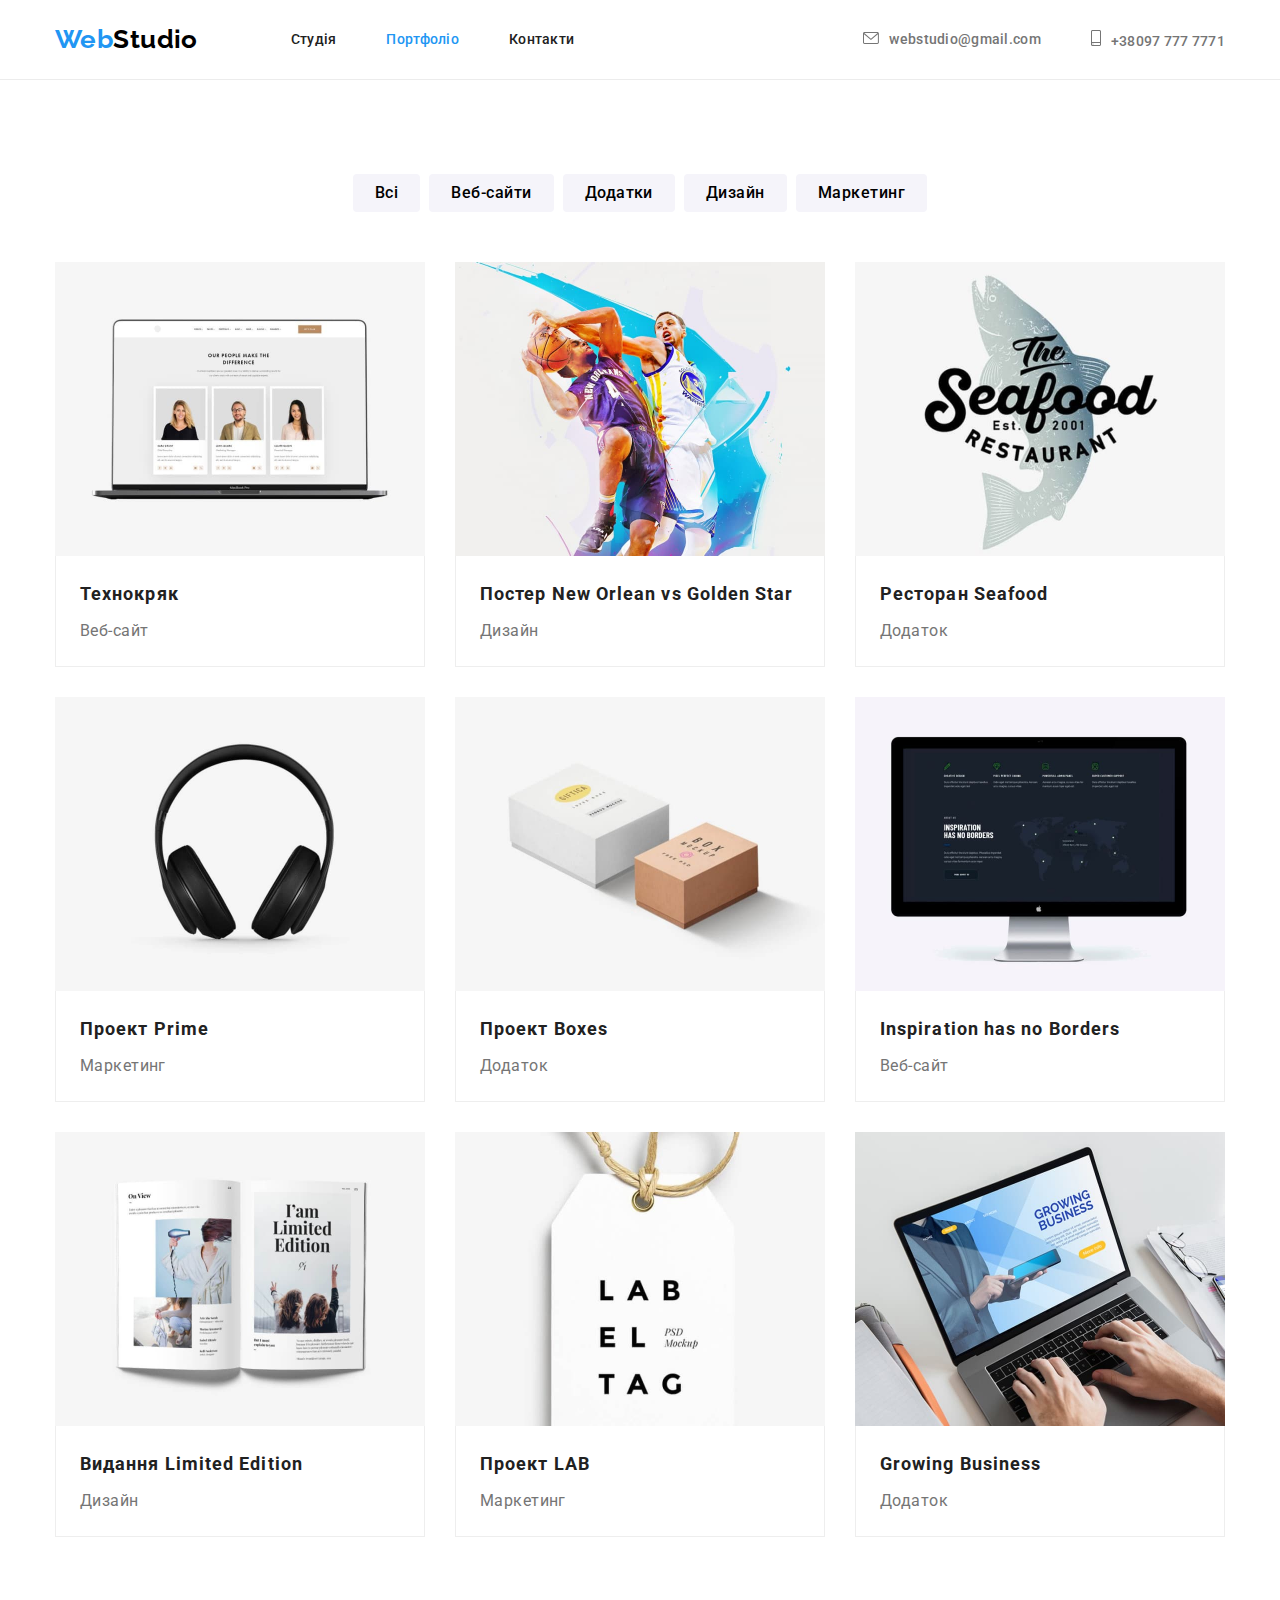
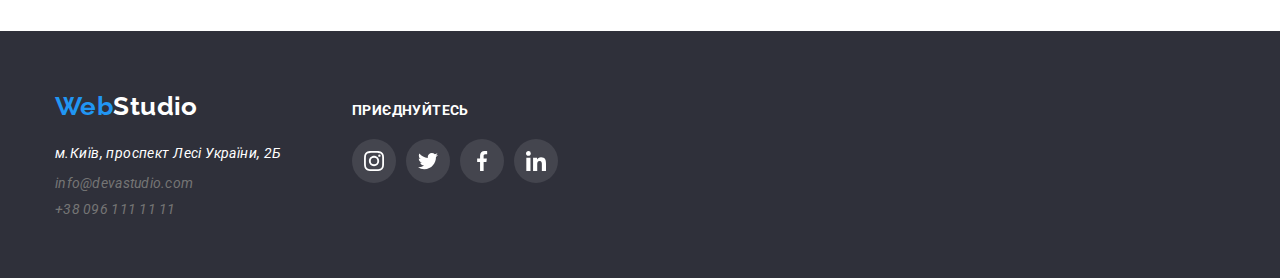
==== portfolio.html @ 2c48ddda "Initial commit" ====
<!DOCTYPE html>
<html lang="uk">
  <head>
    <meta charset="UTF-8" />
    <meta http-equiv="X-UA-Compatible" content="IE=edge" />
    <meta name="viewport" content="width=device-width, initial-scale=1.0" />
    <link rel="preconnect" href="https://fonts.googleapis.com" />
    <link rel="preconnect" href="https://fonts.gstatic.com" crossorigin />
    <link
      href="https://fonts.googleapis.com/css2?family=Raleway:wght@700&family=Roboto:wght@400;500;700;900&display=swap"
      rel="stylesheet"
    />
    <link rel="stylesheet" href="css/normalize.css" />
    <link rel="stylesheet" href="css/styles.css" />
    <title>Portfolio</title>
    <link rel="icon" type="image/x-icon" href="./images/ua.png" />
  </head>
  <body>
    <header class="header">
      <div class="container flex">
        <nav class="flex">
          <a href="./index.html" class="webstudio webstudio-header">
            Web<span class="studio">Studio</span>
          </a>
          <ul class="bar-flex">
            <li class="bar-item">
              <a href="./index.html" class="link">Студія</a>
            </li>
            <li class="bar-item">
              <a href="./portfolio.html" class="link current">Портфоліо</a>
            </li>
            <li class="bar-item"><a href="#" class="link">Контакти</a></li>
          </ul>
        </nav>
        <ul class="list-contact flex">
          <li class="contact">
            <a href="mailto:webstudio@gmail.com" class="link-contact">
              <svg class="header-mail-icon" width="16px" height="12px">
                <use href="./images/icons.svg#mail"></use></svg
              >webstudio@gmail.com</a
            >
          </li>
          <li class="contact">
            <a href="tel:+380977777771" class="link-contact">
              <svg class="header-tel-icon" width="10px" height="16px">
                <use href="./images/icons.svg#tel"></use></svg
              >+38097 777 7771</a
            >
          </li>
        </ul>
      </div>
    </header>

    <section class="section">
      <div class="work-container" id="feautured">
        <h1 class="visually-hidden">Наші роботи</h1>
        <ul class="buttons">
          <li class="btn-hover">
            <button
              type="button"
              class="btn-portfolio"
              onclick="filterObjects('all')"
            >
              Всі
            </button>
          </li>
          <li class="btn-hover">
            <button
              type="button"
              class="btn-portfolio"
              onclick="filterObjects('websites')"
            >
              Веб-сайти
            </button>
          </li>
          <li class="btn-hover">
            <button
              type="button"
              class="btn-portfolio"
              onclick="filterObjects('apps')"
            >
              Додатки
            </button>
          </li>
          <li class="btn-hover">
            <button
              type="button"
              class="btn-portfolio"
              onclick="filterObjects('disign')"
            >
              Дизайн
            </button>
          </li>
          <li class="btn-hover">
            <button
              type="button"
              class="btn-portfolio"
              onclick="filterObjects('marketing')"
            >
              Маркетинг
            </button>
          </li>
        </ul>
        <ul class="work-list">
          <li class="work-item mix websites">
            <a class="project-card" href="#">
              <img
                src="./images/1.jpg"
                alt="project1"
                width="370"
                height="294"
              />
              <div class="project-box">
                <h2 class="work-title">Технокряк</h2>
                <p class="about-subtitle">Веб-сайт</p>
              </div>
            </a>
          </li>
          <li class="work-item mix disign">
            <a class="project-card" href="#">
              <img
                src="./images/2.jpg"
                alt="project2"
                width="370"
                height="294"
              />
              <div class="project-box">
                <h2 class="work-title">Постер New Orlean vs Golden Star</h2>
                <p class="about-subtitle">Дизайн</p>
              </div></a
            >
          </li>
          <li class="work-item mix apps">
            <a class="project-card" href="#">
              <img
                src="./images/3.jpg"
                alt="project3"
                width="370"
                height="294"
              />
              <div class="project-box">
                <h2 class="work-title">Ресторан Seafood</h2>
                <p class="about-subtitle">Додаток</p>
              </div></a
            >
          </li>
          <li class="work-item mix marketing">
            <a class="project-card" href="#">
              <img
                src="./images/4.jpg"
                alt="project4"
                width="370"
                height="294"
              />
              <div class="project-box">
                <h2 class="work-title">Проект Prime</h2>
                <p class="about-subtitle">Маркетинг</p>
              </div></a
            >
          </li>
          <li class="work-item mix apps">
            <a class="project-card" href="#">
              <img
                src="./images/5.jpg"
                alt="project5"
                width="370"
                height="294"
              />
              <div class="project-box">
                <h2 class="work-title">Проект Boxes</h2>
                <p class="about-subtitle">Додаток</p>
              </div></a
            >
          </li>
          <li class="work-item mix websites">
            <a class="project-card" href="#">
              <img
                src="./images/6.jpg"
                alt="project6"
                width="370"
                height="294"
              />
              <div class="project-box">
                <h2 class="work-title">Inspiration has no Borders</h2>
                <p class="about-subtitle">Веб-сайт</p>
              </div></a
            >
          </li>
          <li class="work-item mix disign">
            <a class="project-card" href="#">
              <img
                src="./images/7.jpg"
                alt="project7"
                width="370"
                height="294"
              />
              <div class="project-box">
                <h2 class="work-title">Видання Limited Edition</h2>
                <p class="about-subtitle">Дизайн</p>
              </div></a
            >
          </li>
          <li class="work-item mix marketing">
            <a class="project-card" href="#">
              <img
                src="./images/8.jpg"
                alt="project8"
                width="370"
                height="294"
              />
              <div class="project-box">
                <h2 class="work-title">Проект LAB</h2>
                <p class="about-subtitle">Маркетинг</p>
              </div></a
            >
          </li>
          <li class="work-item mix apps">
            <a class="project-card" href="#">
              <img
                src="./images/9.jpg"
                alt="project9"
                width="370"
                height="294"
              />
              <div class="project-box">
                <h2 class="work-title">Growing Business</h2>
                <p class="about-subtitle">Додаток</p>
              </div></a
            >
          </li>
        </ul>
      </div>
    </section>
    <footer class="footer">
      <div class="container foot-flex">
        <div class="footer-contacts">
          <a href="./index.html" class="webstudio-foot">
            Web<span class="studio1">Studio</span>
          </a>
          <address>
            <ul class="contact-footer">
              <li class="contact-footer-list">
                <a
                  href="https://goo.gl/maps/MZTLetNRjhChJhsN8"
                  target="_blank"
                  rel="noopener noreferrer nofollow"
                  class="address"
                >
                  м.Київ, проспект Лесі України, 2Б
                </a>
              </li>
              <li class="contact contact-footer-list">
                <a
                  href="mailto:info@devstudio.com"
                  lang="en"
                  class="link-contact link-contact-foot"
                >
                  info@devastudio.com
                </a>
              </li>
              <li class="contact contact-footer-list">
                <a
                  href="tel:+380961111111"
                  class="link-contact link-contact-foot"
                  >+38 096 111 11 11</a
                >
              </li>
            </ul>
          </address>
        </div>
        <div class="footer-social">
          <strong class="footer-box-title">приєднуйтесь</strong>
          <ul class="footer-socials-list list">
            <li class="footer-socials-item">
              <a href="" class="footer-socials-link link">
                <svg class="footer-socials-icon" width="20px" height="20px">
                  <use href="./images/icons.svg#instagram"></use>
                </svg>
              </a>
            </li>
            <li class="footer-socials-item">
              <a href="" class="footer-socials-link link">
                <svg class="footer-socials-icon" width="20px" height="20px">
                  <use href="./images/icons.svg#twitter"></use>
                </svg>
              </a>
            </li>
            <li class="footer-socials-item">
              <a href="" class="footer-socials-link link">
                <svg class="footer-socials-icon" width="20px" height="20px">
                  <use href="./images/icons.svg#facebook"></use>
                </svg>
              </a>
            </li>
            <li class="footer-socials-item">
              <a href="" class="footer-socials-link">
                <svg class="footer-socials-icon" width="20px" height="20px">
                  <use href="./images/icons.svg#linkedin"></use>
                </svg>
              </a>
            </li>
          </ul>
        </div>
      </div>
    </footer>
    <!-- ==================JS========================== -->
  </body>
</html>
---- css/styles.css ----
/**VARIABLE**/

:root {
   --main-color: #212121;
   --text-size: 14px;
   --letter-spacing: 0.03em;
   --title-color: #757575;
   --main-backround: #FFF;
   --secondary-background: #2F303A;
   --third-background: #F5F4FA;
   --black-color: #000;
   --blue-color: #2196F3;
   --social-color: #AFB1B8;
   --social-background: #2196F3;
   --footer-socials: rgba(255, 255, 255, 0.1);
   ;
   --primary-font: 'Roboto',
      sans-serif;
   --secondary-font: 'Raleway',
      sans-serif;
   --conteiner-size: 1200px;
}

body {
   font-family: var(--primary-font);
   font-size: var(--text-size);
   letter-spacing: var(--letter-spacing);
   background-color: var(--main-background);
   font-style: normal;
}

ul {
   list-style: none;
}

h1,
h2,
h3,
h4,
p,
ul {
   margin: 0;
   padding: 0;
}

a {
   text-decoration: none;
   /* font-style: normal; */
}

img {
   display: block;
   max-width: 100%;
   height: auto;
}

/* ==================Header============================ */
.container {
   width: 1200px;
   padding: 0 15px;
   margin-left: auto;
   margin-right: auto;
}

.flex {
   display: flex;
   align-items: center;
}

.list-contact {
   margin-left: auto;
}

.header {
   height: 80px;
   border-bottom: 1px solid #ECECEC;
}

.bar-flex {
   display: flex;
}

.bar-flex .bar-item:not(:last-child) {
   margin-right: 50px;
}

.list-contact .contact:not(:last-child) {
   margin-right: 50px;
}

/* ================================================== */

.section {
   padding: 94px 0;
}

/* ============================WebStudio=============================== */

.webstudio,
.webstudio-foot {
   font-family: var(--secondary-font);
   font-weight: 700;
   font-size: 26px;
   line-height: 1.19;
   color: var(--blue-color);
}

.webstudio-header {
   margin-right: 93px;
   padding-top: 24px;
   padding-bottom: 25px;
}

.studio {
   color: var(--black-color);
}

.studio1 {
   color: var(--main-backround);
}

.link {
   color: var(--main-color);
}

.link-contact,
.link-contact-footer {
   color: var(--title-color);
}

.link,
.link-contact {
   font-size: var(--text-size);
   line-height: 1.14;
   letter-spacing: 0.02em;
   font-weight: 500;
}

.contact {
   color: var(--title-color);
   font-weight: 500;
}

/* =============icons=============== */
.header-tel-icon,
.header-mail-icon {
   margin-right: 10px;
   fill: currentColor;
}

.current {
   color: var(--blue-color);
}

.link:hover,
.link-contact:hover,
.link-contact-footer:hover,
.link:focus,
.link-contact:focus,
.link-contact-footer:focus {
   color: var(--blue-color);
}

.container-title {
   text-align: center;
}

.about-overlay {
   max-width: 1600px;
   height: 600px;
   background-color: var(--secondary-background);
   padding: 200px 0;
   margin-left: auto;
   margin-right: auto;
   background-image: linear-gradient(rgba(47, 48, 58, 0.4),
         rgba(47, 48, 58, 0.4)),
      url('../images/back-img.jpg');
   background-repeat: no-repeat;
   background-position: center;
}

.main-title {
   text-transform: uppercase;
   font-weight: 900;
   font-size: 44px;
   line-height: 1.36;
   letter-spacing: 0.06em;
   color: var(--main-backround);
   margin-bottom: 30px;
   width: 696px;
   margin-left: auto;
   margin-right: auto;
}

.btn {
   font-family: inherit;
   cursor: pointer;
   font-weight: 700;
   font-size: 16px;
   background-color: var(--blue-color);
   color: var(--main-backround);
   padding: 10px 32px;
   border: none;
   border-radius: 4px;
   letter-spacing: 0.06em;
   line-height: 30px;
}

.btn:hover,
btn:focus {
   box-shadow: 0px 4px 4px rgba(0, 0, 0, 0.15);
   background-color: #1270bd;
   transition: 0.3s;
}

/* ==================================================================== */
.visually-hidden {
   position: absolute;
   white-space: nowrap;
   width: 1px;
   height: 1px;
   overflow: hidden;
   border: 0;
   padding: 0;
   clip: rect(0 0 0 0);
   clip-path: inset(50%);
   margin: -1px;
}

/* =========icons=========== */
.about-icon-wrap {
   display: flex;
   justify-content: center;
   align-items: center;
   width: 270px;
   height: 120px;
   margin-bottom: 30px;
   background: var(--third-background);
   border-radius: 4px;
}

.about-icon {
   width: 70px;
   height: 70px;
}

.flex-box {
   display: flex;
   gap: 30px;
}

.about-box {
   width: 270px;
}

.section-about {
   padding-top: 0;
}

.title {
   font-weight: 700;
   font-size: var(--text-size);
   line-height: 16px;
   text-transform: uppercase;
   color: var(--main-color);
   margin-bottom: 10px;
}

.post {
   font-size: var(--text-size);
   line-height: 1.71;
   color: var(--title-color);
}

.title-about {
   font-weight: 700;
   font-size: 36px;
   line-height: 1.16;
   color: var(--main-color);
   text-align: center;
   margin: 0 0 50px;
}

.flex-about {
   display: flex;
   gap: 30px;
   margin: 0;
   padding: 0;
}

/* =================================================== */
.our-team {
   background-color: var(--third-background);
}

.team-title {
   font-weight: 500;
   font-size: 16px;
   line-height: 1.18;
   color: var(--main-color);
   margin-top: 30px;
   margin-bottom: 10px;
}

.team-subtitle {
   color: var(--title-color);
   font-size: 16px;
   line-height: 1.18;
   margin-bottom: 16px;
}

.team-card {
   background: #FFFFFF;
   box-shadow: 0px 1px 3px rgba(0, 0, 0, 0.12), 0px 1px 1px rgba(0, 0, 0, 0.14), 0px 2px 1px rgba(0, 0, 0, 0.2);
   border-radius: 0px 0px 4px 4px;
   text-align: center;
}

.flex-team {
   display: flex;
   gap: 30px;
}

/* =========social-link=================== */

.team-socials-list {
   display: flex;
   justify-content: center;
   margin: 16px auto 0;
}

.team-socials-item {
   width: 44px;
   height: 44px;
}

.team-socials-link {
   display: flex;
   justify-content: center;
   align-items: center;
   width: 100%;
   height: 100%;
   color: var(--social-color);
}

.team-socials-item:not(:last-child),
.footer-socials-item:not(:last-child) {
   margin-right: 10px;
}

.team-socials-link:hover,
.team-socials-link:focus {
   border-radius: 50px;
   background-color: var(--social-background);
   color: var(--main-backround);
}

.team-socials-icon {
   fill: currentColor;
}


/* ======================Clients================================ */

.clients-list {
   display: flex;
}

.clients-item {
   width: 170px;
   height: 92px;
}

.clients-item:not(:last-child) {
   margin-right: 30px;
}

.clients-link {
   display: flex;
   justify-content: center;
   align-items: center;
   width: 100%;
   height: 100%;
   color: var(--social-color);
   border: 1px solid var(--social-color);
   border-radius: 4px;
}

.clients-icon {
   fill: currentColor;
}

.clients-link:hover,
.clients-link:focus {
   color: var(--social-background);
   border: 1px solid var(--social-background);
}

/* ============================================================ */
.address {
   font-size: var(--text-size);
   line-height: 1.71;
   color: var(--main-backround);
}

.btn-portfolio {
   font-family: inherit;
   background-color: var(--third-background);
   border-radius: 4px;
   border: none;
   padding: 6px 22px;
   font-weight: 500;
   font-size: 16px;
   line-height: 26px;
   text-align: center;
   cursor: pointer;
   letter-spacing: 0.03em;
}

.buttons {
   display: flex;
   gap: 9px;
   justify-content: center;
   margin-bottom: 50px;
}

.btn-portfolio:hover,
.btn-portfolio:focus {
   color: var(--main-backround);
   background-color: var(--blue-color);
   box-shadow: 0px 3px 1px rgba(0, 0, 0, 0.1),
      0px 1px 2px rgba(0, 0, 0, 0.08),
      0px 2px 2px rgba(0, 0, 0, 0.12);
   transition: 400ms;
}

/* =====================Cards================================ */
.work-container {
   width: 1200px;
   margin: 0 auto;
   padding: 0 15px;
}

.list {
   margin-bottom: 30px;
}

.work-list {
   display: flex;
   flex-wrap: wrap;
   gap: 30px;
   justify-content: center;
}

.work-item {
   width: 370px;
}

.work-title {
   font-weight: 700;
   font-size: 18px;
   line-height: 2;
   letter-spacing: 0.06em;
   margin-bottom: 4px;
   color: var(--main-color);
}

.project-box {
   padding: 20px 24px;
   border: 1px solid #EEEEEE;
   border-top: none;
}

.project-card {
   display: block;

}

.project-card:hover,
.project-card:focus {
   box-shadow: 0px 1px 1px rgba(0, 0, 0, 0.12), 0px 4px 4px rgba(0, 0, 0, 0.06), 1px 4px 6px rgba(0, 0, 0, 0.16);
}

.about-subtitle {
   color: var(--title-color);
   font-size: 16px;
   line-height: 1.87;
}

.visually-hidden {
   position: absolute;
   width: 1px;
   height: 1px;
   margin: -1px;
   padding: 0;
   overflow: hidden;
   border: 0;
   clip: rect(0 0 0 0);
}

.link-contact-footer {
   font-weight: 400;
   font-size: var(--text-size);
   line-height: 1.14;
   letter-spacing: 0.02em;
}

/* ================================================ */

.footer {
   background-color: var(--secondary-background);
   padding: 60px 0;
}

.contact-footer {
   padding-left: 0px;
   margin-top: 20px;
}

.contact-footer-list:not(:last-child) {
   margin-bottom: 9px;
}

.link-contact-foot {
   font-weight: normal;
}

.footer-box-title {
   font-weight: 700;
   line-height: 1.14;
   text-transform: uppercase;
   color: var(--main-backround);
}

.footer-socials-list {
   display: flex;
   justify-content: center;
   width: 206px;
   height: 44px;
   margin-top: 20px;
}

.footer-socials-item:not(:last-child) {
   margin-right: 10px;
}

.footer-socials-link {
   display: flex;
   justify-content: center;
   align-items: center;
   width: 44px;
   height: 44px;
   color: var(--main-backround);
   border-radius: 50px;
   background-color: var(--footer-socials);
}

.footer-socials-icon {
   fill: currentColor;
}

.footer-socials-link:hover,
.footer-socials-link:focus {
   background-color: var(--social-background);
   color: var(--main-backround);
}

.foot-flex {
   display: flex;
   align-items: baseline;
}

.footer-social {
   margin-left: 70px;
}
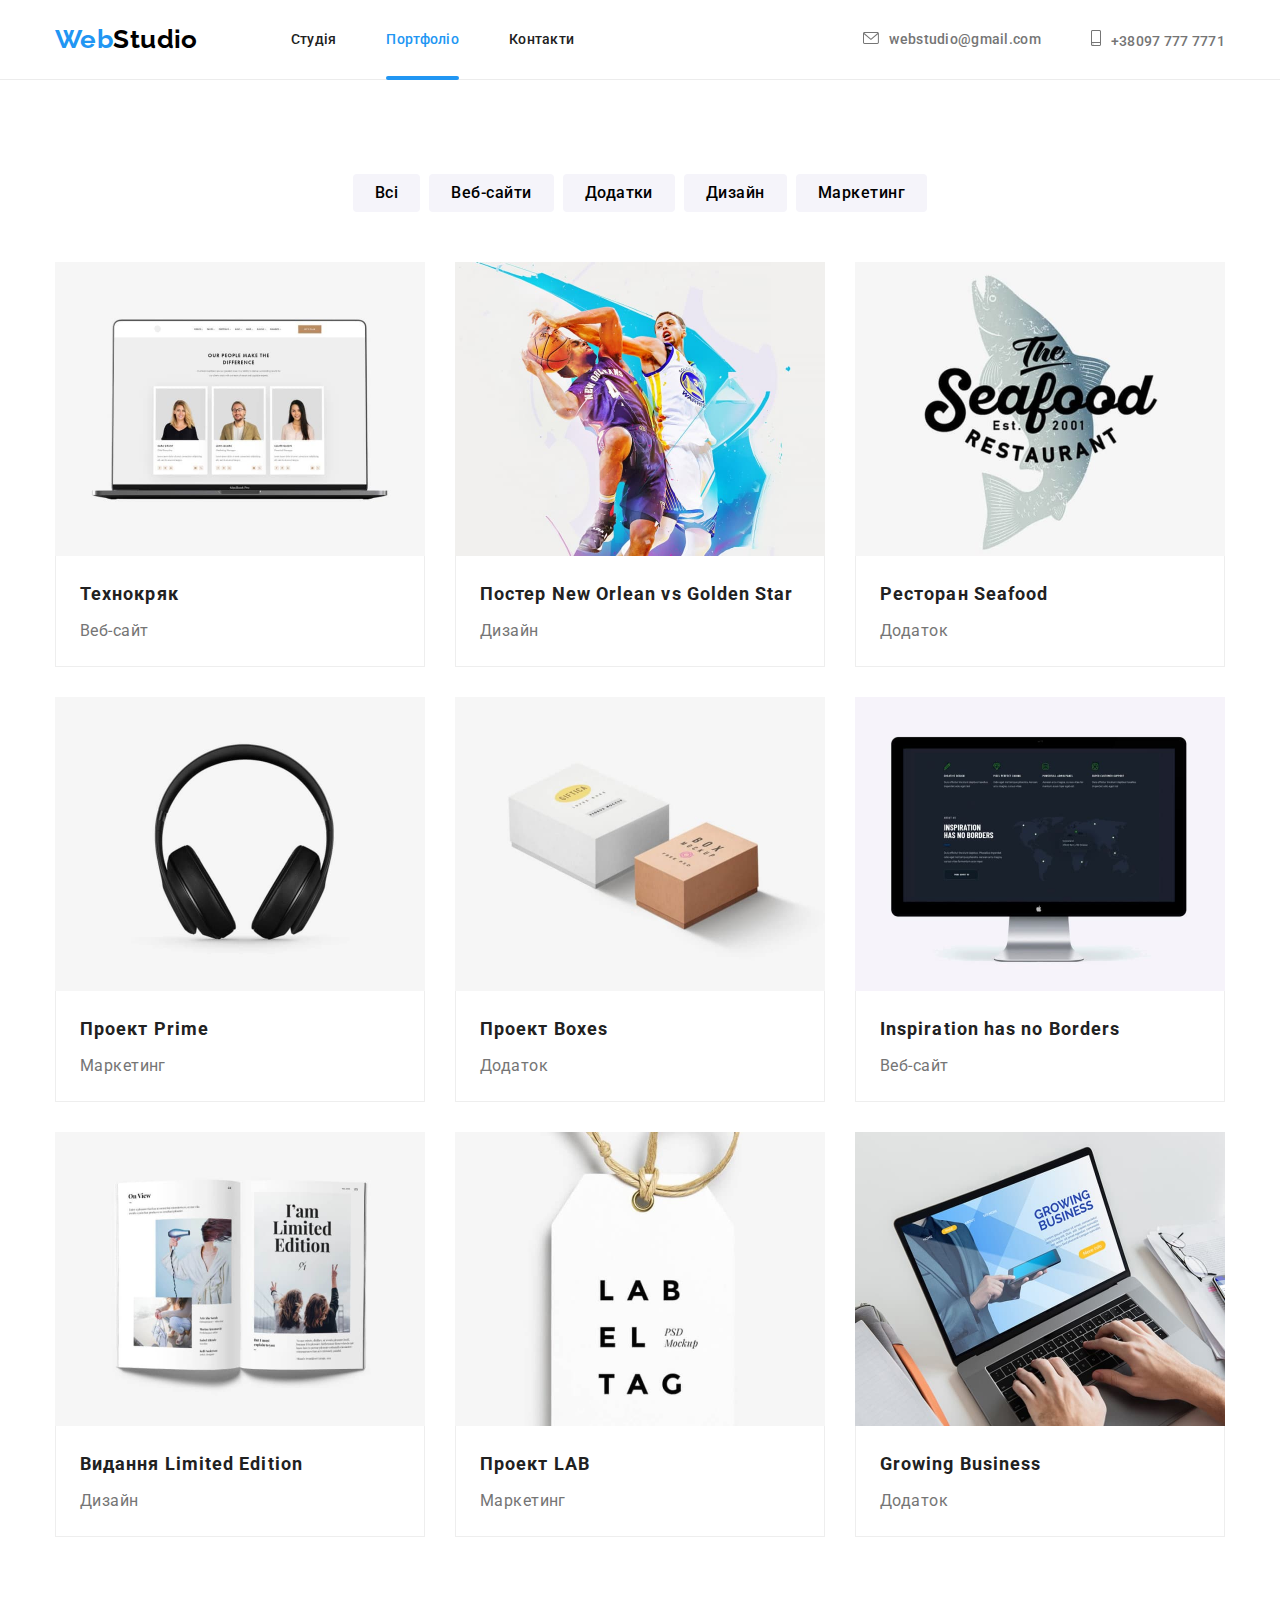
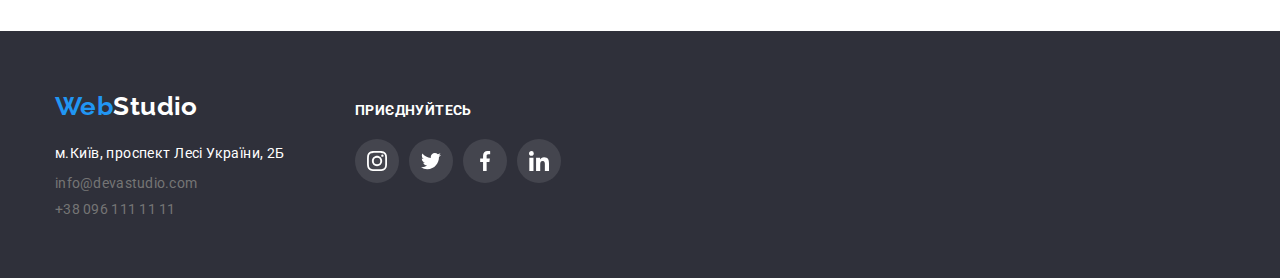
==== commit 37acf364: "underscore" ====
--- a/portfolio.html
+++ b/portfolio.html
@@ -24,12 +24,16 @@
           </a>
           <ul class="bar-flex">
             <li class="bar-item">
-              <a href="./index.html" class="link">Студія</a>
+              <a href="./index.html" class="link underscore">Студія</a>
             </li>
             <li class="bar-item">
-              <a href="./portfolio.html" class="link current">Портфоліо</a>
-            </li>
-            <li class="bar-item"><a href="#" class="link">Контакти</a></li>
+              <a href="./portfolio.html" class="link underscore current"
+                >Портфоліо</a
+              >
+            </li>
+            <li class="bar-item">
+              <a href="#contact" class="link underscore">Контакти</a>
+            </li>
           </ul>
         </nav>
         <ul class="list-contact flex">
@@ -232,7 +236,7 @@
       </div>
     </section>
     <footer class="footer">
-      <div class="container foot-flex">
+      <div class="container foot-flex" id="contact">
         <div class="footer-contacts">
           <a href="./index.html" class="webstudio-foot">
             Web<span class="studio1">Studio</span>
--- a/css/styles.css
+++ b/css/styles.css
@@ -11,9 +11,8 @@
    --black-color: #000;
    --blue-color: #2196F3;
    --social-color: #AFB1B8;
-   --social-background: #2196F3;
    --footer-socials: rgba(255, 255, 255, 0.1);
-   ;
+   --overlay-background: rgba(47, 48, 58, 0.8);
    --primary-font: 'Roboto',
       sans-serif;
    --secondary-font: 'Raleway',
@@ -45,7 +44,7 @@
 
 a {
    text-decoration: none;
-   /* font-style: normal; */
+   font-style: normal;
 }
 
 img {
@@ -87,6 +86,27 @@
 .list-contact .contact:not(:last-child) {
    margin-right: 50px;
 }
+
+/* ==================underscore===================== */
+
+.underscore {
+   position: relative;
+   padding-bottom: 32px;
+   padding-top: 32px;
+}
+
+.underscore.current::after {
+   content: '';
+   position: absolute;
+   display: block;
+   width: 100%;
+   height: 4px;
+
+   bottom: -1px;
+   border-radius: 2px;
+   background-color: var(--blue-color);
+}
+
 
 /* ================================================== */
 
@@ -321,6 +341,30 @@
    gap: 30px;
 }
 
+/* ==================Signature============== */
+
+.about-signature-item {
+   position: relative;
+}
+
+.about-signature {
+   position: absolute;
+   left: 0;
+   bottom: 0;
+   display: flex;
+   justify-content: center;
+   align-items: center;
+   width: 100%;
+   height: 70px;
+   font-weight: 700;
+   line-height: 1.14;
+   text-transform: uppercase;
+   color: var(--main-backround);
+   background-color: var(--overlay-background);
+}
+
+
+
 /* =========social-link=================== */
 
 .team-socials-list {
@@ -351,7 +395,7 @@
 .team-socials-link:hover,
 .team-socials-link:focus {
    border-radius: 50px;
-   background-color: var(--social-background);
+   background-color: var(--blue-color);
    color: var(--main-backround);
 }
 
@@ -392,8 +436,8 @@
 
 .clients-link:hover,
 .clients-link:focus {
-   color: var(--social-background);
-   border: 1px solid var(--social-background);
+   color: var(--blue-color);
+   border: 1px solid var(--blue-color);
 }
 
 /* ============================================================ */
@@ -561,7 +605,7 @@
 
 .footer-socials-link:hover,
 .footer-socials-link:focus {
-   background-color: var(--social-background);
+   background-color: var(--blue-color);
    color: var(--main-backround);
 }
 
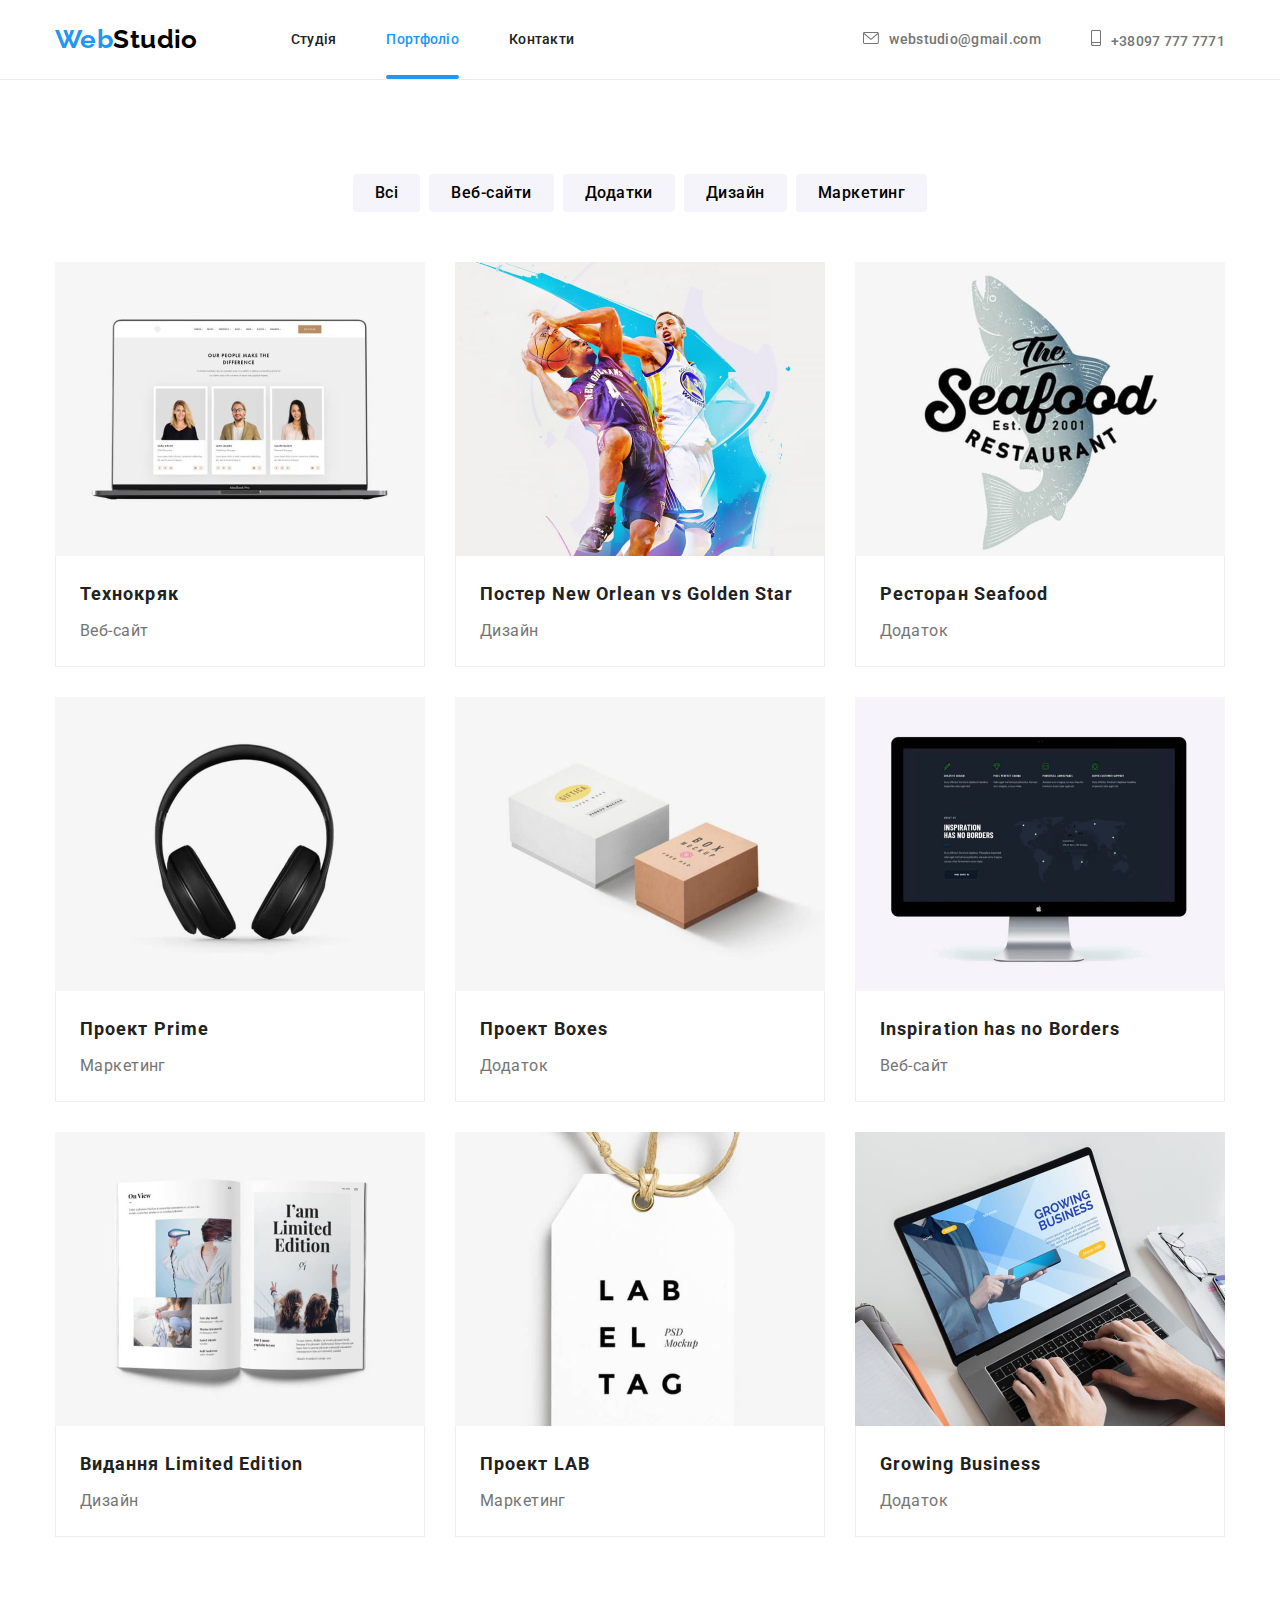
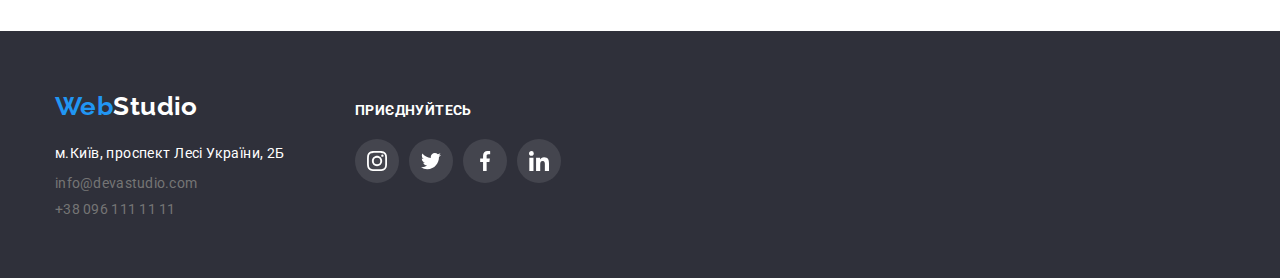
==== commit ba4309dd: "update hw 5" ====
--- a/portfolio.html
+++ b/portfolio.html
@@ -60,60 +60,37 @@
         <h1 class="visually-hidden">Наші роботи</h1>
         <ul class="buttons">
           <li class="btn-hover">
-            <button
-              type="button"
-              class="btn-portfolio"
-              onclick="filterObjects('all')"
-            >
-              Всі
-            </button>
-          </li>
-          <li class="btn-hover">
-            <button
-              type="button"
-              class="btn-portfolio"
-              onclick="filterObjects('websites')"
-            >
-              Веб-сайти
-            </button>
-          </li>
-          <li class="btn-hover">
-            <button
-              type="button"
-              class="btn-portfolio"
-              onclick="filterObjects('apps')"
-            >
-              Додатки
-            </button>
-          </li>
-          <li class="btn-hover">
-            <button
-              type="button"
-              class="btn-portfolio"
-              onclick="filterObjects('disign')"
-            >
-              Дизайн
-            </button>
-          </li>
-          <li class="btn-hover">
-            <button
-              type="button"
-              class="btn-portfolio"
-              onclick="filterObjects('marketing')"
-            >
-              Маркетинг
-            </button>
+            <button type="button" class="btn-portfolio">Всі</button>
+          </li>
+          <li class="btn-hover">
+            <button type="button" class="btn-portfolio">Веб-сайти</button>
+          </li>
+          <li class="btn-hover">
+            <button type="button" class="btn-portfolio">Додатки</button>
+          </li>
+          <li class="btn-hover">
+            <button type="button" class="btn-portfolio">Дизайн</button>
+          </li>
+          <li class="btn-hover">
+            <button type="button" class="btn-portfolio">Маркетинг</button>
           </li>
         </ul>
         <ul class="work-list">
           <li class="work-item mix websites">
             <a class="project-card" href="#">
-              <img
-                src="./images/1.jpg"
-                alt="project1"
-                width="370"
-                height="294"
-              />
+              <div class="project-img-wrap">
+                <img
+                  src="./images/1.jpg"
+                  alt="project1"
+                  width="370"
+                  height="294"
+                />
+                <p class="about-project">
+                  Ресурс пропонує комплексні пропозиції з різним рівнем
+                  функціоналу та сервісів. Все це дозволить відвідувачу отримати
+                  вичерпні відомості про компанію чи приватну особу.
+                </p>
+              </div>
               <div class="project-box">
                 <h2 class="work-title">Технокряк</h2>
                 <p class="about-subtitle">Веб-сайт</p>
@@ -122,12 +99,19 @@
           </li>
           <li class="work-item mix disign">
             <a class="project-card" href="#">
-              <img
-                src="./images/2.jpg"
-                alt="project2"
-                width="370"
-                height="294"
-              />
+              <div class="project-img-wrap">
+                <img
+                  src="./images/2.jpg"
+                  alt="project2"
+                  width="370"
+                  height="294"
+                />
+                <p class="about-project">
+                  Ресурс пропонує комплексні пропозиції з різним рівнем
+                  функціоналу та сервісів. Все це дозволить відвідувачу отримати
+                  вичерпні відомості про компанію чи приватну особу.
+                </p>
+              </div>
               <div class="project-box">
                 <h2 class="work-title">Постер New Orlean vs Golden Star</h2>
                 <p class="about-subtitle">Дизайн</p>
@@ -136,12 +120,19 @@
           </li>
           <li class="work-item mix apps">
             <a class="project-card" href="#">
-              <img
-                src="./images/3.jpg"
-                alt="project3"
-                width="370"
-                height="294"
-              />
+              <div class="project-img-wrap">
+                <img
+                  src="./images/3.jpg"
+                  alt="project3"
+                  width="370"
+                  height="294"
+                />
+                <p class="about-project">
+                  Ресурс пропонує комплексні пропозиції з різним рівнем
+                  функціоналу та сервісів. Все це дозволить відвідувачу отримати
+                  вичерпні відомості про компанію чи приватну особу.
+                </p>
+              </div>
               <div class="project-box">
                 <h2 class="work-title">Ресторан Seafood</h2>
                 <p class="about-subtitle">Додаток</p>
@@ -150,12 +141,19 @@
           </li>
           <li class="work-item mix marketing">
             <a class="project-card" href="#">
-              <img
-                src="./images/4.jpg"
-                alt="project4"
-                width="370"
-                height="294"
-              />
+              <div class="project-img-wrap">
+                <img
+                  src="./images/4.jpg"
+                  alt="project4"
+                  width="370"
+                  height="294"
+                />
+                <p class="about-project">
+                  Ресурс пропонує комплексні пропозиції з різним рівнем
+                  функціоналу та сервісів. Все це дозволить відвідувачу отримати
+                  вичерпні відомості про компанію чи приватну особу.
+                </p>
+              </div>
               <div class="project-box">
                 <h2 class="work-title">Проект Prime</h2>
                 <p class="about-subtitle">Маркетинг</p>
@@ -164,12 +162,19 @@
           </li>
           <li class="work-item mix apps">
             <a class="project-card" href="#">
-              <img
-                src="./images/5.jpg"
-                alt="project5"
-                width="370"
-                height="294"
-              />
+              <div class="project-img-wrap">
+                <img
+                  src="./images/5.jpg"
+                  alt="project5"
+                  width="370"
+                  height="294"
+                />
+                <p class="about-project">
+                  Ресурс пропонує комплексні пропозиції з різним рівнем
+                  функціоналу та сервісів. Все це дозволить відвідувачу отримати
+                  вичерпні відомості про компанію чи приватну особу.
+                </p>
+              </div>
               <div class="project-box">
                 <h2 class="work-title">Проект Boxes</h2>
                 <p class="about-subtitle">Додаток</p>
@@ -178,12 +183,19 @@
           </li>
           <li class="work-item mix websites">
             <a class="project-card" href="#">
-              <img
-                src="./images/6.jpg"
-                alt="project6"
-                width="370"
-                height="294"
-              />
+              <div class="project-img-wrap">
+                <img
+                  src="./images/6.jpg"
+                  alt="project6"
+                  width="370"
+                  height="294"
+                />
+                <p class="about-project">
+                  Ресурс пропонує комплексні пропозиції з різним рівнем
+                  функціоналу та сервісів. Все це дозволить відвідувачу отримати
+                  вичерпні відомості про компанію чи приватну особу.
+                </p>
+              </div>
               <div class="project-box">
                 <h2 class="work-title">Inspiration has no Borders</h2>
                 <p class="about-subtitle">Веб-сайт</p>
@@ -192,12 +204,19 @@
           </li>
           <li class="work-item mix disign">
             <a class="project-card" href="#">
-              <img
-                src="./images/7.jpg"
-                alt="project7"
-                width="370"
-                height="294"
-              />
+              <div class="project-img-wrap">
+                <img
+                  src="./images/7.jpg"
+                  alt="project7"
+                  width="370"
+                  height="294"
+                />
+                <p class="about-project">
+                  Ресурс пропонує комплексні пропозиції з різним рівнем
+                  функціоналу та сервісів. Все це дозволить відвідувачу отримати
+                  вичерпні відомості про компанію чи приватну особу.
+                </p>
+              </div>
               <div class="project-box">
                 <h2 class="work-title">Видання Limited Edition</h2>
                 <p class="about-subtitle">Дизайн</p>
@@ -206,12 +225,19 @@
           </li>
           <li class="work-item mix marketing">
             <a class="project-card" href="#">
-              <img
-                src="./images/8.jpg"
-                alt="project8"
-                width="370"
-                height="294"
-              />
+              <div class="project-img-wrap">
+                <img
+                  src="./images/8.jpg"
+                  alt="project8"
+                  width="370"
+                  height="294"
+                />
+                <p class="about-project">
+                  Ресурс пропонує комплексні пропозиції з різним рівнем
+                  функціоналу та сервісів. Все це дозволить відвідувачу отримати
+                  вичерпні відомості про компанію чи приватну особу.
+                </p>
+              </div>
               <div class="project-box">
                 <h2 class="work-title">Проект LAB</h2>
                 <p class="about-subtitle">Маркетинг</p>
@@ -220,12 +246,19 @@
           </li>
           <li class="work-item mix apps">
             <a class="project-card" href="#">
-              <img
-                src="./images/9.jpg"
-                alt="project9"
-                width="370"
-                height="294"
-              />
+              <div class="project-img-wrap">
+                <img
+                  src="./images/9.jpg"
+                  alt="project9"
+                  width="370"
+                  height="294"
+                />
+                <p class="about-project">
+                  Ресурс пропонує комплексні пропозиції з різним рівнем
+                  функціоналу та сервісів. Все це дозволить відвідувачу отримати
+                  вичерпні відомості про компанію чи приватну особу.
+                </p>
+              </div>
               <div class="project-box">
                 <h2 class="work-title">Growing Business</h2>
                 <p class="about-subtitle">Додаток</p>
--- a/css/styles.css
+++ b/css/styles.css
@@ -1,9 +1,17 @@
 /**VARIABLE**/
 
 :root {
-   --main-color: #212121;
+   /* ============text=========== */
+   --primary-font: 'Roboto',
+      sans-serif;
+   --secondary-font: 'Raleway',
+      sans-serif;
    --text-size: 14px;
    --letter-spacing: 0.03em;
+   --container-size: 1200px;
+
+   /* =========colors========= */
+   --main-color: #212121;
    --title-color: #757575;
    --main-backround: #FFF;
    --secondary-background: #2F303A;
@@ -13,11 +21,10 @@
    --social-color: #AFB1B8;
    --footer-socials: rgba(255, 255, 255, 0.1);
    --overlay-background: rgba(47, 48, 58, 0.8);
-   --primary-font: 'Roboto',
-      sans-serif;
-   --secondary-font: 'Raleway',
-      sans-serif;
-   --conteiner-size: 1200px;
+
+   /* ==========animations========== */
+   --transition-time: 250ms;
+   --cubic-bezier: cubic-bezier(0.4, 0, 0.2, 1);
 }
 
 body {
@@ -28,9 +35,7 @@
    font-style: normal;
 }
 
-ul {
-   list-style: none;
-}
+
 
 h1,
 h2,
@@ -47,6 +52,10 @@
    font-style: normal;
 }
 
+ul {
+   list-style: none;
+}
+
 img {
    display: block;
    max-width: 100%;
@@ -101,8 +110,7 @@
    display: block;
    width: 100%;
    height: 4px;
-
-   bottom: -1px;
+   bottom: 0;
    border-radius: 2px;
    background-color: var(--blue-color);
 }
@@ -230,8 +238,72 @@
 btn:focus {
    box-shadow: 0px 4px 4px rgba(0, 0, 0, 0.15);
    background-color: #1270bd;
-   transition: 0.3s;
-}
+   transition: background-color var(--transition-time) var(--cubic-bezier),
+      color var(--transition-time) var(--cubic-bezier);
+}
+
+/* =====================MODAL========================== */
+
+.backdrop {
+   position: fixed;
+   top: 0;
+   left: 0;
+   width: 100%;
+   height: 100%;
+   background-color: rgba(0, 0, 0, 0.2);
+   transition: transform var(--transition-time) var(--cubic-bezier),
+      opacity var(--transition-time) var(--cubic-bezier),
+      visibility var(--transition-time) var(--cubic-bezier);
+   opacity: 1;
+}
+
+.backdrop.is-hidden {
+   visibility: hidden;
+   opacity: 0;
+   pointer-events: none;
+}
+
+.modal {
+   position: absolute;
+   width: 528px;
+   height: 581px;
+   top: 50%;
+   left: 50%;
+   background-color: var(--main-backround);
+   border-radius: 4px;
+   box-shadow: 0px 1px 3px rgba(0, 0, 0, 0.12), 0px 1px 1px rgba(0, 0, 0, 0.14), 0px 2px 1px rgba(0, 0, 0, 0.2);
+   transform: translate(-50%, -50%) scaleX(1);
+   transition: transform var(--transition-time) var(--cubic-bezier);
+}
+
+.backdrop.is-hidden .modal {
+   transform: translate(-50%, -50%) scaleX(1.2);
+}
+
+.btn-modal-close {
+   position: absolute;
+   top: 8px;
+   right: 8px;
+   width: 30px;
+   height: 30px;
+   padding: 0;
+   margin: 0;
+   border-radius: 50%;
+   display: flex;
+   justify-content: center;
+   align-items: center;
+   background: var(--main-backround);
+   border: 1px solid rgba(0, 0, 0, 0.1);
+}
+
+.icon-modal-close {
+   fill: var(--black-color);
+}
+
+.icon-modal-close:hover {
+   cursor: pointer;
+}
+
 
 /* ==================================================================== */
 .visually-hidden {
@@ -397,6 +469,8 @@
    border-radius: 50px;
    background-color: var(--blue-color);
    color: var(--main-backround);
+   transition: background-color var(--transition-time) var(--cubic-bezier),
+      color var(--transition-time) var(--cubic-bezier);
 }
 
 .team-socials-icon {
@@ -438,6 +512,7 @@
 .clients-link:focus {
    color: var(--blue-color);
    border: 1px solid var(--blue-color);
+   transition: color var(--transition-time) var(--cubic-bezier);
 }
 
 /* ============================================================ */
@@ -475,7 +550,8 @@
    box-shadow: 0px 3px 1px rgba(0, 0, 0, 0.1),
       0px 1px 2px rgba(0, 0, 0, 0.08),
       0px 2px 2px rgba(0, 0, 0, 0.12);
-   transition: 400ms;
+   transition: background-color var(--transition-time) var(--cubic-bezier),
+      color var(--transition-time) var(--cubic-bezier);
 }
 
 /* =====================Cards================================ */
@@ -523,6 +599,7 @@
 .project-card:hover,
 .project-card:focus {
    box-shadow: 0px 1px 1px rgba(0, 0, 0, 0.12), 0px 4px 4px rgba(0, 0, 0, 0.06), 1px 4px 6px rgba(0, 0, 0, 0.16);
+   transition: box-shadow var(--transition-time) var(--cubic-bezier);
 }
 
 .about-subtitle {
@@ -530,6 +607,34 @@
    font-size: 16px;
    line-height: 1.87;
 }
+
+.project-img-wrap {
+   position: relative;
+   overflow: hidden;
+}
+
+.about-project {
+   position: absolute;
+   top: 0;
+   left: 0;
+   width: 100%;
+   height: 100%;
+   display: flex;
+   justify-content: center;
+   align-items: center;
+   padding: 63px 24px;
+   font-size: 18px;
+   line-height: 1.56;
+   color: var(--main-backround);
+   background-color: rgba(33, 150, 243, 0.9);
+   transform: translateY(100%);
+   transition: transform var(--transition-time) var(--cubic-bezier);
+}
+
+.project-card:hover .about-project {
+   transform: translateY(0);
+}
+
 
 .visually-hidden {
    position: absolute;
@@ -542,6 +647,8 @@
    clip: rect(0 0 0 0);
 }
 
+/* ================================================ */
+
 .link-contact-footer {
    font-weight: 400;
    font-size: var(--text-size);
@@ -549,8 +656,6 @@
    letter-spacing: 0.02em;
 }
 
-/* ================================================ */
-
 .footer {
    background-color: var(--secondary-background);
    padding: 60px 0;
@@ -607,6 +712,8 @@
 .footer-socials-link:focus {
    background-color: var(--blue-color);
    color: var(--main-backround);
+   transition: background-color var(--transition-time) var(--cubic-bezier),
+      color var(--transition-time) var(--cubic-bezier);
 }
 
 .foot-flex {
